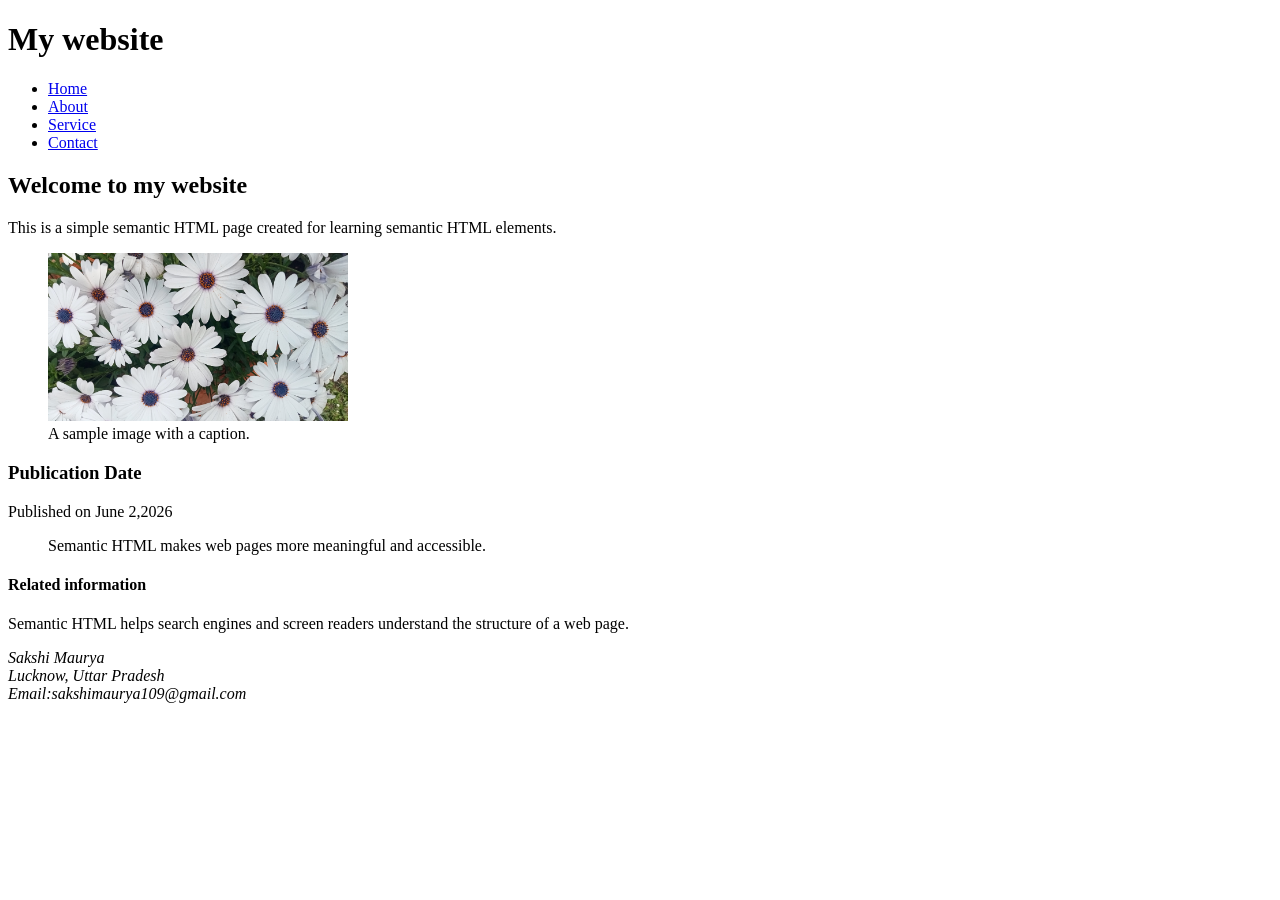
==== index.html @ 5c25c49c "Initial commit" ====
<!DOCTYPE html>
<html lang="en">
<head>
    <meta charset="UTF-8">
    <meta name="viewport" content="width=device-width, initial-scale=1.0">
    <title>Document</title>
</head>
<body>
 <header>
    <h1>My website</h1>
</header>
 <nav>
    <ul>
        <li><a href="#home">Home</a></li>
        <li><a href="#about">About</a></li>
        <li><a href="#service">Service</a></li>
        <li><a href="#contact">Contact</a></li>
    </ul>
 </nav>
 <main>
    <article>
        <h2>Welcome to my website</h2>
        <p>This is a simple semantic HTML page created for learning semantic HTML elements.
        </p>
        <figure>
            <img src="IMG20230217120928.jpg"
            alt="White Flowers" Width="300">
            <figcaption>A sample image with a caption.</figcaption>
        </figure>
        <section>
            <h3>Publication Date</h3>
            <P>
                Published on
                <time datetime="2026-06-02">June 2,2026</time>
            </P>
        </section>
        <blockquote>
            Semantic HTML makes web pages more meaningful and accessible.
        </blockquote>
    </article>
    <aside>
        <h4> Related information</h4>
        <p>
            Semantic HTML helps search engines and screen readers understand the structure of a web page.
        </p>
    </aside>
</main>
<footer>
    <address>
        Sakshi Maurya<br>
        Lucknow, Uttar Pradesh<br>
    Email:sakshimaurya109@gmail.com
</address>
</footer>
</body>
</html>
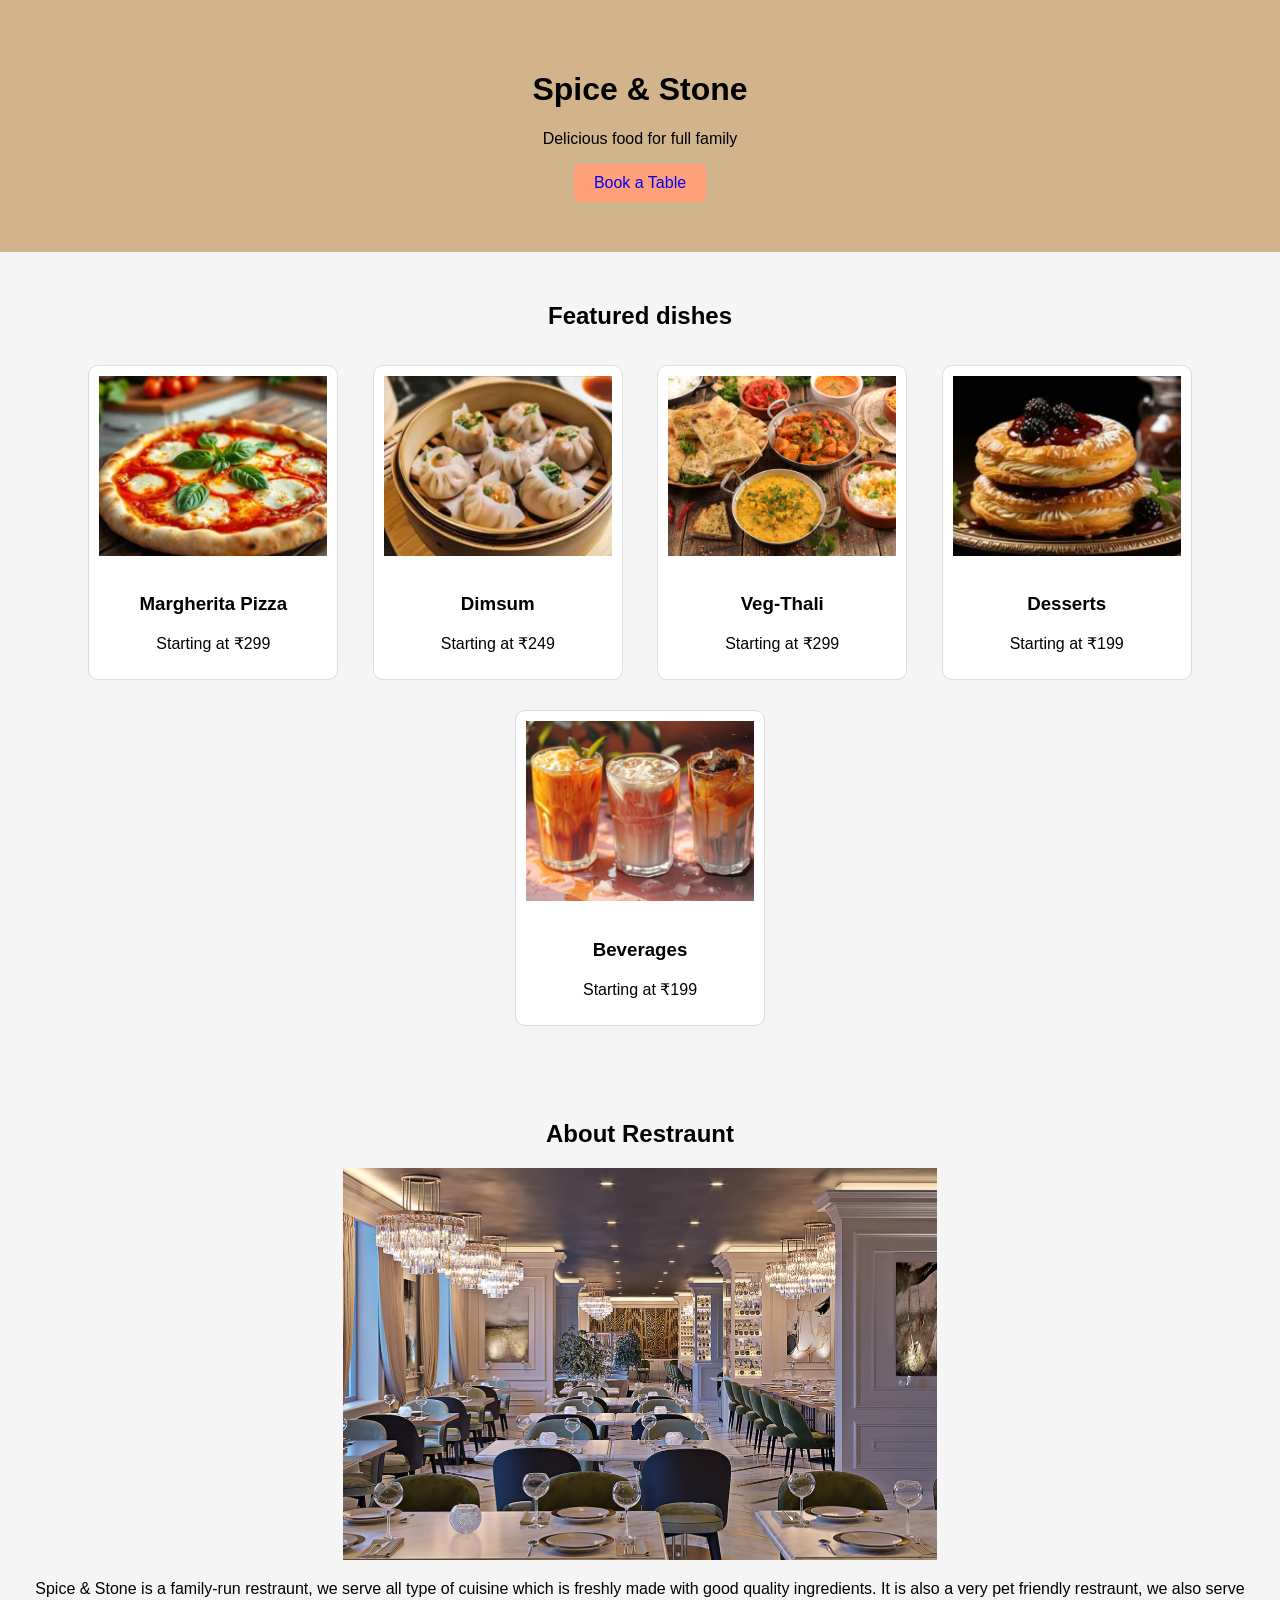
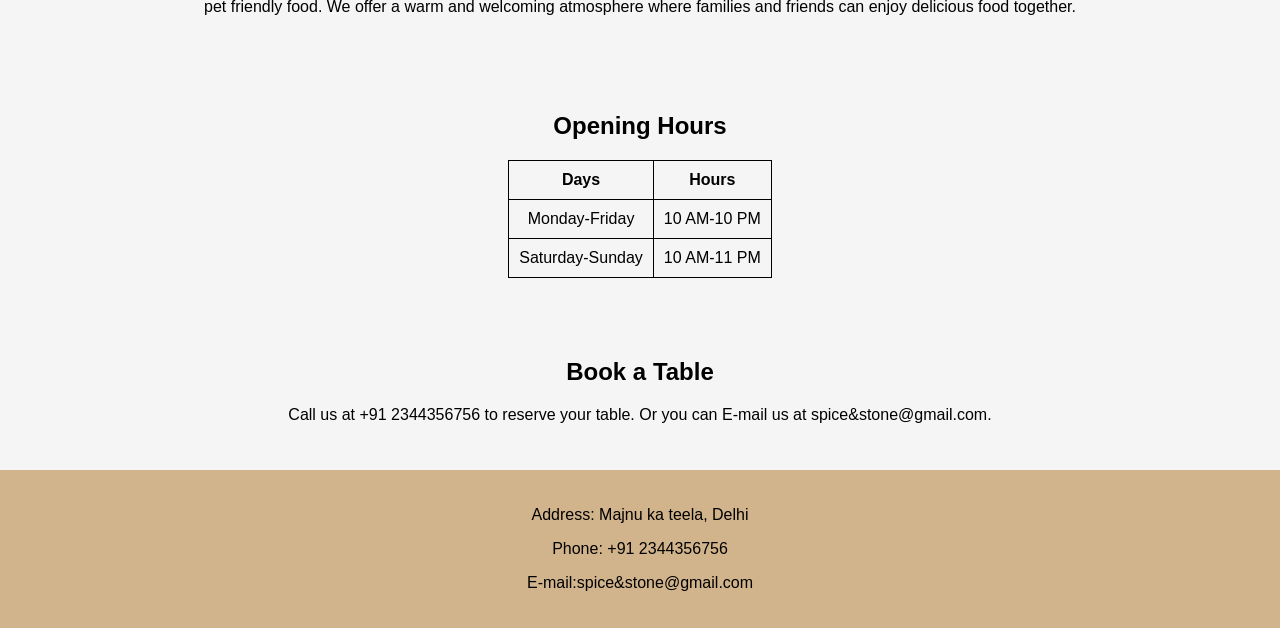
==== commit 02557c46: "Create a restaurent homepage project" ====
--- a/index.html
+++ b/index.html
@@ -3,54 +3,102 @@
 <head>
     <meta charset="UTF-8">
     <meta name="viewport" content="width=device-width, initial-scale=1.0">
-    <title>Document</title>
+    <title>Spice & Stone</title>
+    <link rel="stylesheet" href="styles.css">
 </head>
 <body>
  <header>
-    <h1>My website</h1>
+    <h1>Spice & Stone</h1>
+    <p>
+        Delicious food for full family
+    </p>
+    <a href="#booking">Book a Table</a>
 </header>
- <nav>
-    <ul>
-        <li><a href="#home">Home</a></li>
-        <li><a href="#about">About</a></li>
-        <li><a href="#service">Service</a></li>
-        <li><a href="#contact">Contact</a></li>
-    </ul>
- </nav>
- <main>
-    <article>
-        <h2>Welcome to my website</h2>
-        <p>This is a simple semantic HTML page created for learning semantic HTML elements.
-        </p>
-        <figure>
-            <img src="IMG20230217120928.jpg"
-            alt="White Flowers" Width="300">
-            <figcaption>A sample image with a caption.</figcaption>
-        </figure>
-        <section>
-            <h3>Publication Date</h3>
-            <P>
-                Published on
-                <time datetime="2026-06-02">June 2,2026</time>
-            </P>
-        </section>
-        <blockquote>
-            Semantic HTML makes web pages more meaningful and accessible.
-        </blockquote>
-    </article>
-    <aside>
-        <h4> Related information</h4>
-        <p>
-            Semantic HTML helps search engines and screen readers understand the structure of a web page.
-        </p>
-    </aside>
-</main>
+<section>
+    <h2>Featured dishes</h2>
+    <div class="card">
+        
+        <img
+        src="pizza.jpg.png"
+        alt="Pizza">
+        <h3>Margherita Pizza</h3>
+        <p>Starting at &#8377;299</p>
+    </div>
+    <div class="card">
+        <img
+        src="chinese.png"
+        alt="Dimsum">
+        <h3>Dimsum</h3>
+        <p>Starting at &#8377;249</p>
+    </div>
+    <div class="card">
+        <img
+        src="indian.png"
+        alt="indian">
+        <h3>Veg-Thali</h3>
+        <p>Starting at &#8377;299</p>
+        </div>
+        <div class="card">
+        <img
+        src="cakes&pastries.png"
+        alt="cakes">
+        <h3>Desserts</h3>
+        <p>Starting at &#8377;199</p>
+        </div>
+        <div class="card">
+        <img
+        src="beverages.jpg.png"
+        alt="Drink">
+        <h3>Beverages</h3>
+        <p>Starting at &#8377;199</p>
+
+    </div>
+</section>
+<section>
+    <h2>About Restraunt</h2>
+    <img
+    src="restraunt.jpg.png"
+    alt="Restraunt">
+    <p>
+       Spice & Stone is a family-run restraunt, we serve all type of cuisine which is freshly made with good quality ingredients.
+       It is also a very pet friendly restraunt, we also serve pet friendly food.  
+       We offer a warm and welcoming atmosphere where families and friends can enjoy delicious food together.
+    </p>
+</section>
+<section>
+    <h2>Opening Hours</h2>
+    <table>
+        <tr>
+            <th>Days</th>
+            <th>Hours</th>
+        </tr>
+        <tr>
+            <td>Monday-Friday</td>
+            <td>10 AM-10 PM</td>
+        </tr>
+        <tr>
+            <td>Saturday-Sunday</td>
+            <td>10 AM-11 PM</td>
+        </tr>
+
+    </table>
+
+</section>
+<section id="Booking">
+    <h2>Book a Table</h2>
+    <p>
+        Call us at +91 2344356756 to reserve your table. Or you can E-mail us at spice&stone@gmail.com.
+
+    </p>
+</section>
 <footer>
-    <address>
-        Sakshi Maurya<br>
-        Lucknow, Uttar Pradesh<br>
-    Email:sakshimaurya109@gmail.com
-</address>
+    <p>
+        Address: Majnu ka teela, Delhi
+    </p>
+    <p>Phone: +91 2344356756</p>
+    <p>E-mail:spice&stone@gmail.com</p>
 </footer>
+
+ 
 </body>
 </html>
--- a/styles.css
+++ b/styles.css
@@ -0,0 +1,57 @@
+*,
+*::before,
+*::after{
+    box-sizing: border-box;
+}
+body{
+    margin: 0;
+    font-family: Arial, Helvetica, sans-serif;
+    background-color: whitesmoke;
+    text-align: center;
+}
+header{
+    background-color: tan;
+    padding: 50px 20px;
+}
+header a{
+    display: inline-block;
+    background-color: lightsalmon;
+    padding: 10px 20px;
+    text-decoration: none;
+    border-radius: 5px;
+}
+section{
+    padding: 30px;
+}
+.card{
+    display: inline-block;
+    width: 250px;
+    margin: 15px;
+    vertical-align: top;
+    background: white;
+    border: 1px solid #ddd;
+    border-radius: 10px;
+    padding: 10px;
+}
+.card img{
+    width: 100%;
+    height: 180px;
+    object-fit: cover;
+    margin-bottom: 15px;
+}
+table{
+    margin: auto;
+    border-collapse: collapse;
+}
+th,
+td{
+    border: 1px solid black;
+    padding: 10px;
+}
+footer{
+    background-color: tan;
+    padding: 20px;
+}
+#about{
+    margin-top: 50px;
+}
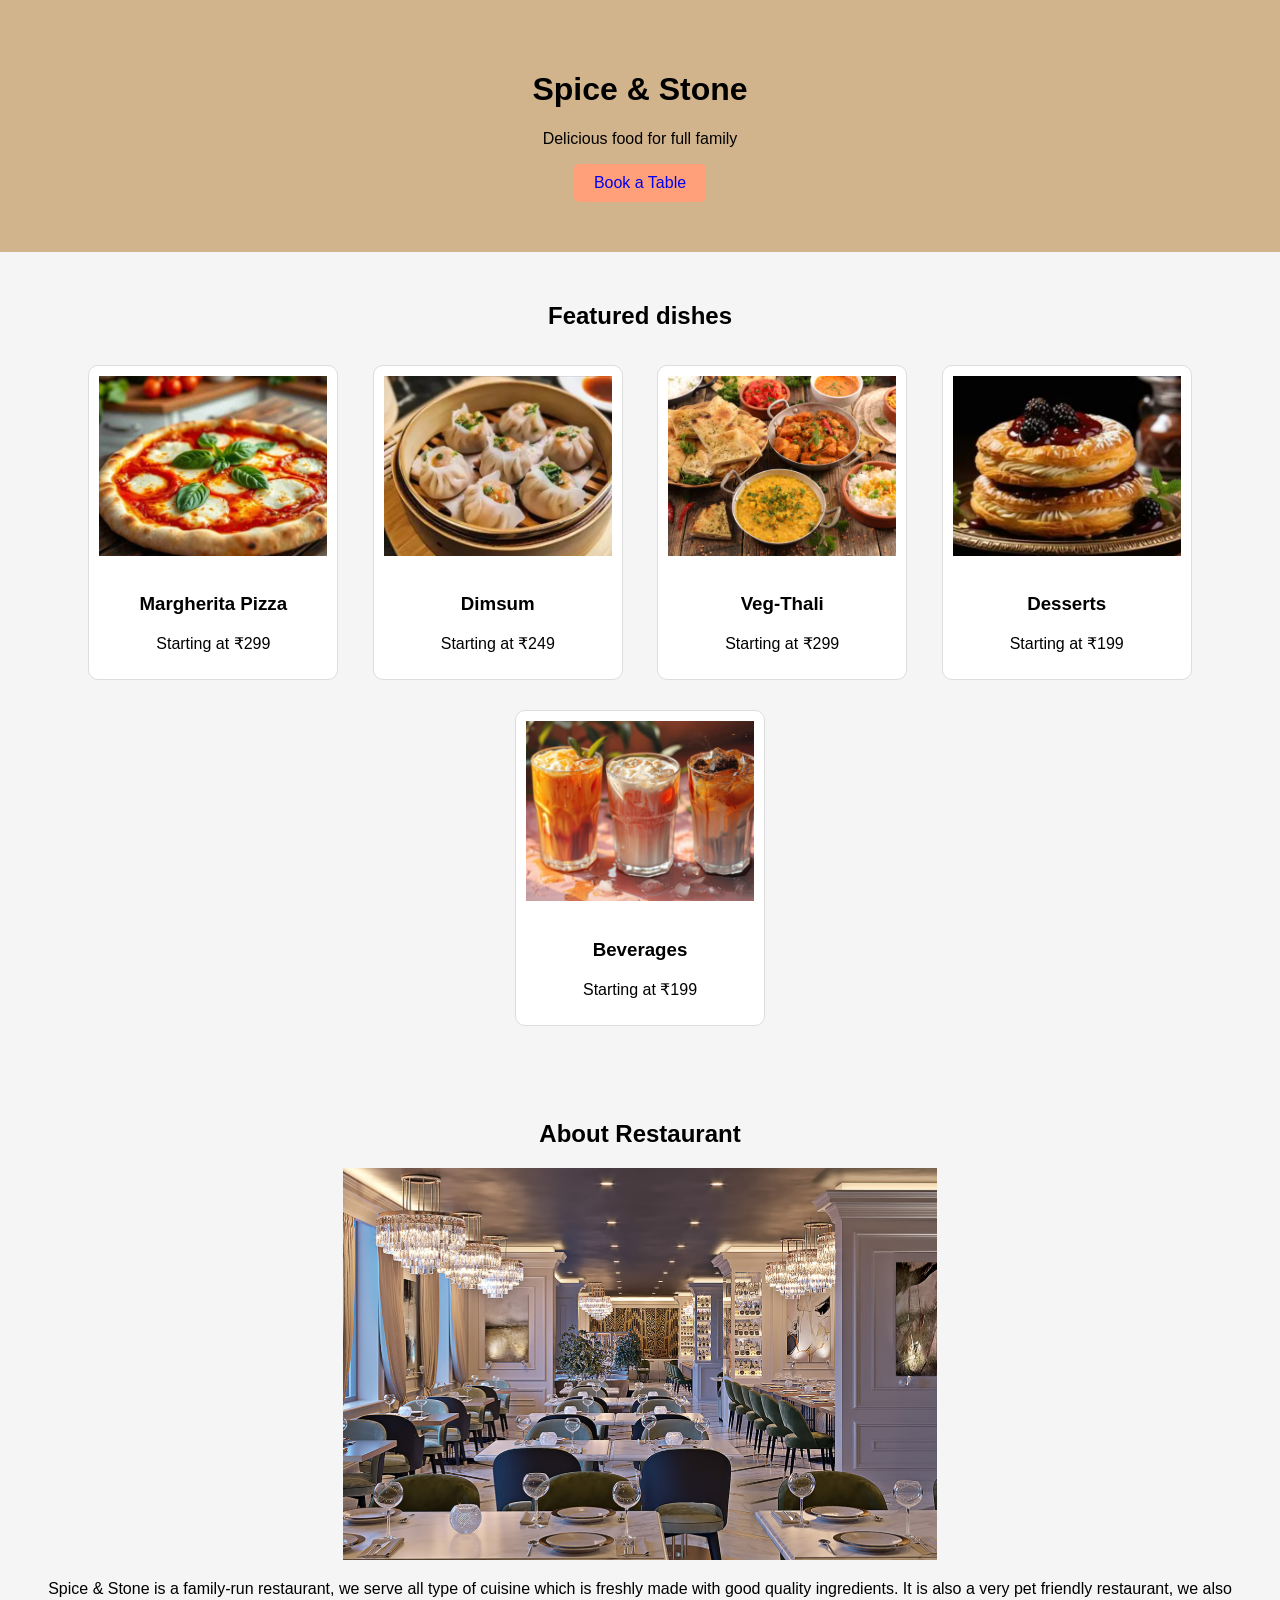
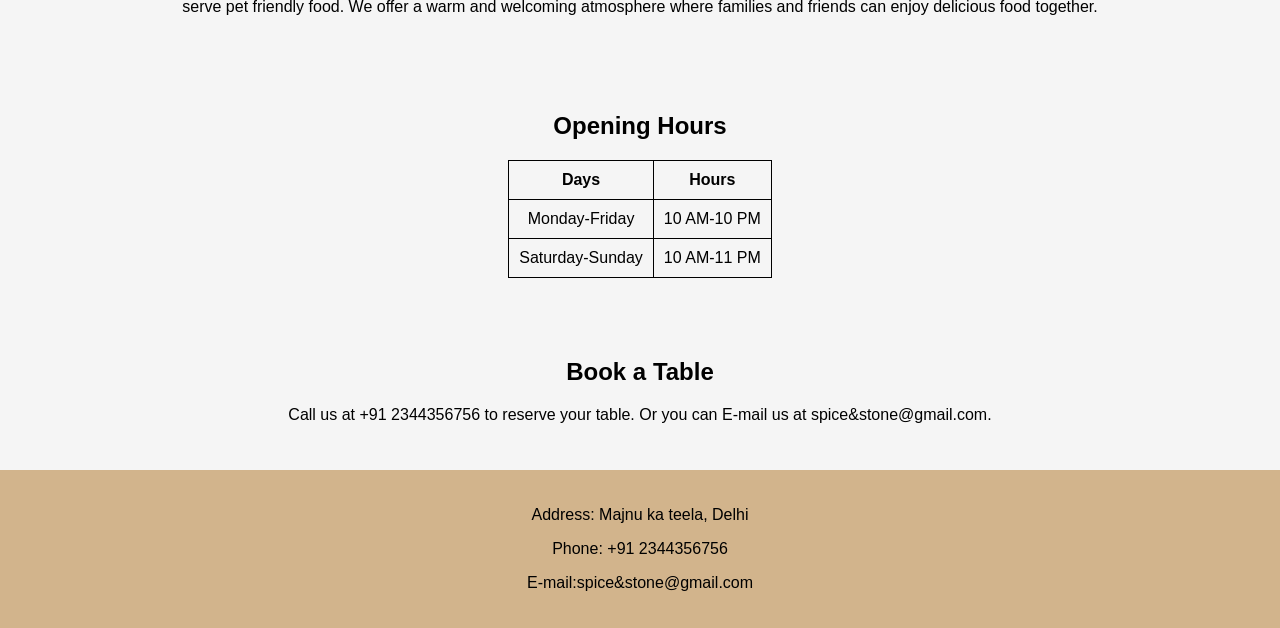
==== commit 0dad0e2f: "Add Box-sizing reset" ====
--- a/index.html
+++ b/index.html
@@ -51,17 +51,16 @@
         alt="Drink">
         <h3>Beverages</h3>
         <p>Starting at &#8377;199</p>
-
     </div>
 </section>
 <section>
-    <h2>About Restraunt</h2>
+    <h2>About Restaurant</h2>
     <img
-    src="restraunt.jpg.png"
-    alt="Restraunt">
+    src="restaurant.jpg.png"
+    alt="Restaurant">
     <p>
-       Spice & Stone is a family-run restraunt, we serve all type of cuisine which is freshly made with good quality ingredients.
-       It is also a very pet friendly restraunt, we also serve pet friendly food.  
+       Spice & Stone is a family-run restaurant, we serve all type of cuisine which is freshly made with good quality ingredients.
+       It is also a very pet friendly restaurant, we also serve pet friendly food.  
        We offer a warm and welcoming atmosphere where families and friends can enjoy delicious food together.
     </p>
 </section>
--- a/styles.css
+++ b/styles.css
@@ -54,4 +54,4 @@
 }
 #about{
     margin-top: 50px;
-}+}
